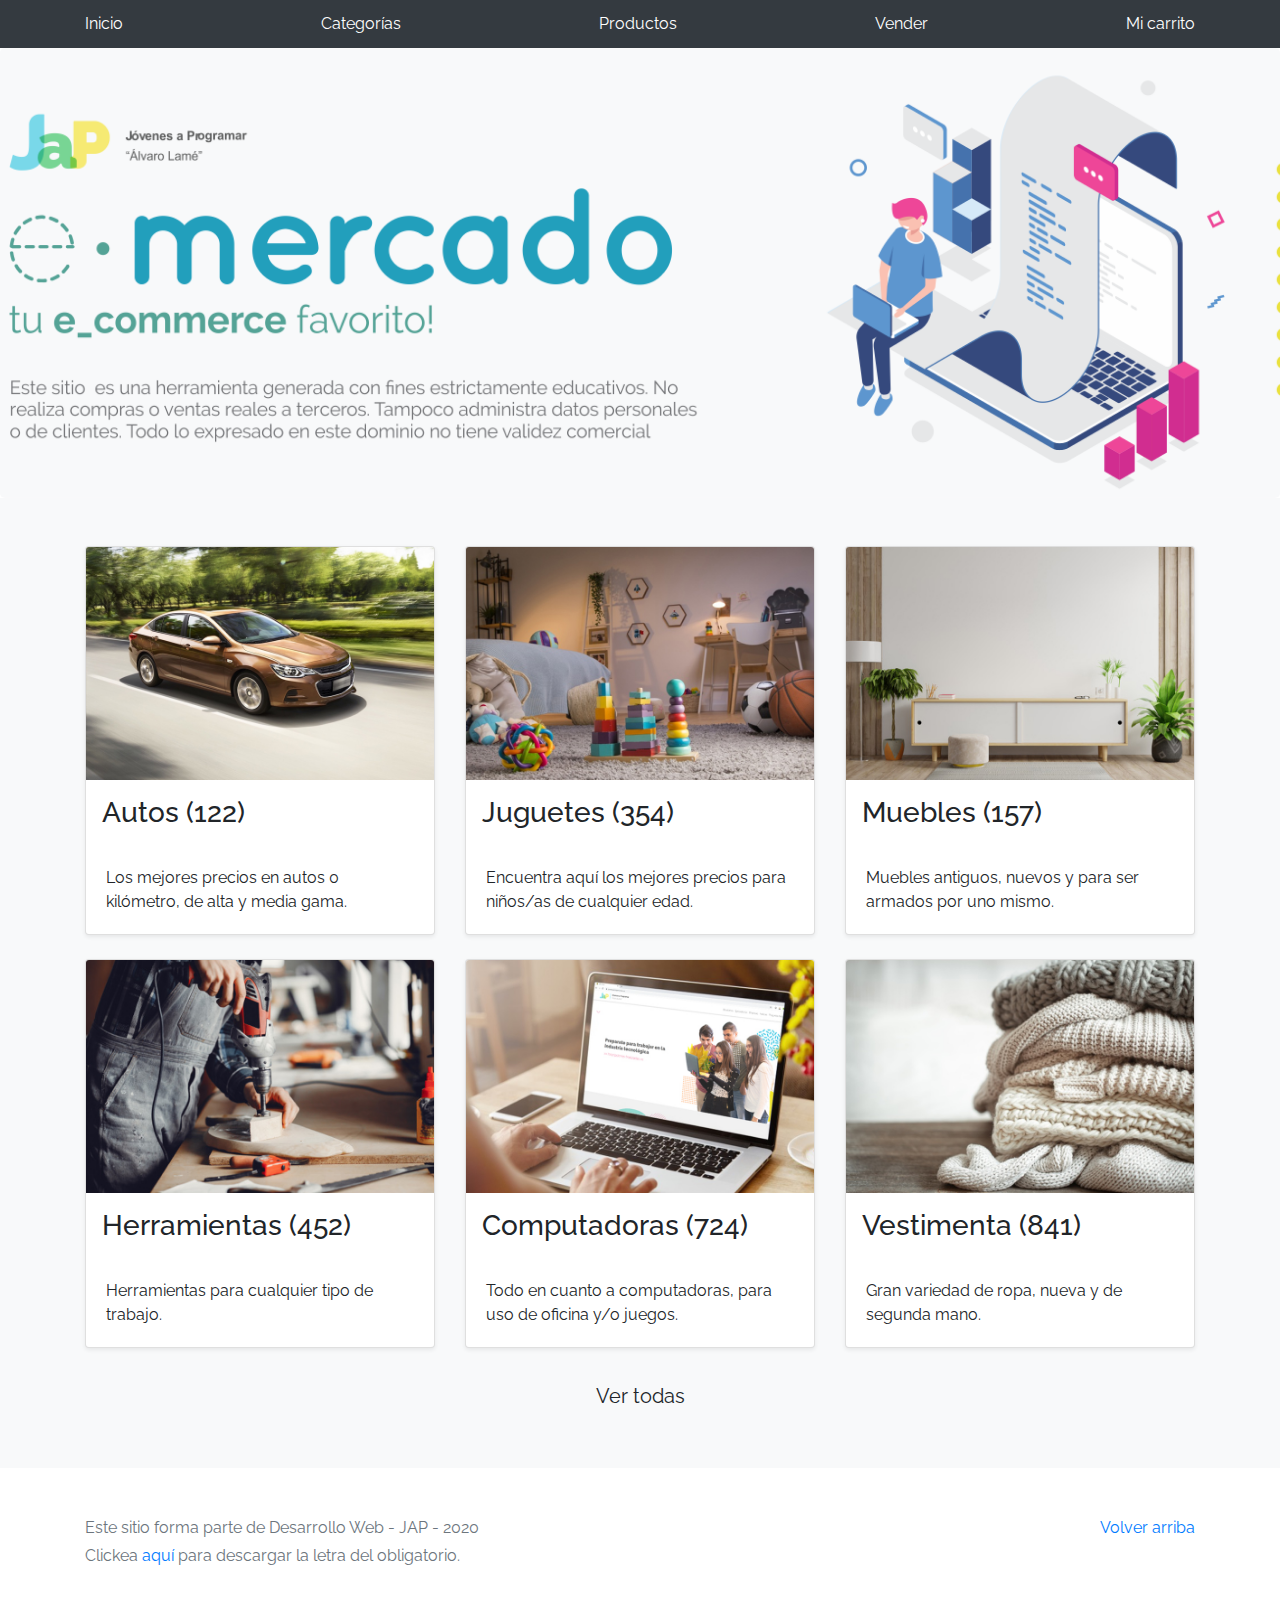
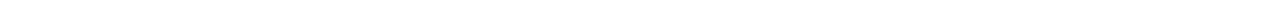
==== index.html @ dd71d24c "Initial commit" ====
<!DOCTYPE html>
<!-- saved from url=(0049)https://getbootstrap.com/docs/4.3/examples/album/ -->
<html lang="en">
  <head>
    <meta http-equiv="Content-Type" content="text/html; charset=UTF-8">
    <meta name="viewport" content="width=device-width, initial-scale=1, shrink-to-fit=no">
    <meta name="description" content="">
    <title>eMercado - Todo lo que busques está aquí</title>

    <link rel="canonical" href="https://getbootstrap.com/docs/4.3/examples/album/">
    <link href="https://fonts.googleapis.com/css?family=Raleway:300,300i,400,400i,700,700i,900,900i" rel="stylesheet">
    <!-- Bootstrap core CSS -->
    <link href="css/bootstrap.min.css" rel="stylesheet">
    <link href="css/styles.css" rel="stylesheet">
  </head>
  <body>
    <nav class="site-header sticky-top py-1 bg-dark">
      <div class="container d-flex flex-column flex-md-row justify-content-between">
        <a class="py-2 d-none d-md-inline-block" href="index.html">Inicio</a>
        <a class="py-2 d-none d-md-inline-block" href="categories.html">Categorías</a>
        <a class="py-2 d-none d-md-inline-block" href="products.html">Productos</a>
        <a class="py-2 d-none d-md-inline-block" href="sell.html">Vender</a>
        <a class="py-2 d-none d-md-inline-block" href="cart.html">Mi carrito</a>
      </div>
    </nav>
    <main role="main">
      <section class="jumbotron text-center">
        <div class="m-5">
          <h1></h1>
        </div>
      </section>
      <div class="album py-5 bg-light">
        <div class="container">
          <div class="row">
            <div class="col-md-4">
              <a href="categories.html" class="card mb-4 shadow-sm custom-card">
                <img class="bd-placeholder-img card-img-top"  src="img/cat1.jpg">
                <h3 class="m-3">Autos (122)</h3>
                <div class="card-body">
                  <p class="card-text">Los mejores precios en autos 0 kilómetro, de alta y media gama.</p>
                </div>
              </a>
            </div>
            <div class="col-md-4">
                <a href="categories.html" class="card mb-4 shadow-sm custom-card">
                  <img class="bd-placeholder-img card-img-top" src="img/cat2.jpg">
                  <h3 class="m-3">Juguetes (354)</h3>
                  <div class="card-body">
                    <p class="card-text">Encuentra aquí los mejores precios para niños/as de cualquier edad.</p>
                  </div>
                </a>
            </div>
            <div class="col-md-4">
                <a href="categories.html" class="card mb-4 shadow-sm custom-card">
                  <img class="bd-placeholder-img card-img-top" src="img/cat3.jpg">
                  <h3 class="m-3">Muebles (157)</h3>
                  <div class="card-body">
                    <p class="card-text">Muebles antiguos, nuevos y para ser armados por uno mismo.</p>
                  </div>
                </a>
            </div>
            <div class="col-md-4">
                <a href="categories.html" class="card mb-4 shadow-sm custom-card">
                  <img class="bd-placeholder-img card-img-top" src="img/cat4.jpg">
                  <h3 class="m-3">Herramientas (452)</h3>
                  <div class="card-body">
                    <p class="card-text">Herramientas para cualquier tipo de trabajo.</p>
                  </div>
                </a>
            </div>
            <div class="col-md-4">
                <a href="categories.html" class="card mb-4 shadow-sm custom-card">
                  <img class="bd-placeholder-img card-img-top" src="img/cat5.jpg">
                  <h3 class="m-3">Computadoras (724)</h3>
                  <div class="card-body">
                    <p class="card-text">Todo en cuanto a computadoras, para uso de oficina y/o juegos.</p>
                  </div>
                </a>
            </div>
            <div class="col-md-4">
                <a href="categories.html" class="card mb-4 shadow-sm custom-card">
                  <img class="bd-placeholder-img card-img-top" src="img/cat6.jpg">
                  <h3 class="m-3">Vestimenta (841)</h3>
                  <div class="card-body">
                    <p class="card-text">Gran variedad de ropa, nueva y de segunda mano.</p>
                  </div>
                </a>
            </div>
          </div>
          <div class="row">
              <a type="button" class="btn btn-light btn-lg btn-block" href="categories.html">Ver todas</a>
          </div>
        </div>
      </div>
    </main>
    <footer class="text-muted">
      <div class="container">
        <p class="float-right">
          <a href="#">Volver arriba</a>
        </p>
        <p>Este sitio forma parte de Desarrollo Web - JAP - 2020</p>
        <p>Clickea <a target="_blank" href="Letra.pdf">aquí</a> para descargar la letra del obligatorio.</p>
      </div>
    </footer>
    <script src="js/jquery-3.4.1.min.js"></script>
    <script src="js/bootstrap.bundle.min.js"></script>
    <script src="js/init.js"></script>
  </body>
</html>
---- css/styles.css ----
.jumbotron, .card-body, .container, .site-header{
    font-family: 'Raleway', serif !important;
}

.jumbotron .display-4{
    font-weight: bold;
}

.jumbotron {
  height: 50vh;
  padding: 5em inherit;
  margin-bottom: 0;
  background-color: #53C0FB;
  background: url('../img/cover_back.png');
  background-size: cover;
  background-position: center;
  background-repeat: no-repeat;
  color: black;
  font-weight: bold;
}

@media (min-width: 768px) {
  .jumbotron {
    padding-top: 6rem;
    padding-bottom: 6rem;
  }
}

.jumbotron p:last-child {
  margin-bottom: 0;
}

.jumbotron-heading {
  font-weight: 300;
}

.jumbotron .container {
  max-width: 40rem;
  background-color: rgba(255, 255, 255, 0.5);
  border-radius: 10px;
  text-shadow: 1px 1px 2px grey;
}

.jumbotron .lead{
  font-size: 38px;
}

footer {
  padding-top: 3rem;
  padding-bottom: 3rem;
}

footer p {
  margin-bottom: .25rem;
}

.site-header a {
  color: white;
  transition: ease-in-out color .15s;
}

.light-text {
  color: white;
}

.site-header .dropdown-menu a {
  color: black;
}

.dropzone{
  border: 2px dashed #0087F7;
  border-radius: 5px;
  background: white;
}

.alert{
  position: fixed;
  top:80px;
  width: 50%;
  left: 50%;
  transform: translate(-50%, 0);
}

.lds-ring {
  display: inline-block;
  position: relative;
  width: 64px;
  height: 64px;
  top:50%;
  left: 50%;
}
.lds-ring div {
  box-sizing: border-box;
  display: block;
  position: absolute;
  width: 51px;
  height: 51px;
  margin: 6px;
  border: 6px solid #fff;
  border-radius: 50%;
  animation: lds-ring 1.2s cubic-bezier(0.5, 0, 0.5, 1) infinite;
  border-color: #fff transparent transparent transparent;
}
.lds-ring div:nth-child(1) {
  animation-delay: -0.45s;
}
.lds-ring div:nth-child(2) {
  animation-delay: -0.3s;
}
.lds-ring div:nth-child(3) {
  animation-delay: -0.15s;
}
@keyframes lds-ring {
  0% {
    transform: rotate(0deg);
  }
  100% {
    transform: rotate(360deg);
  }
}

#spinner-wrapper{
  position: fixed;
  background-color: rgba(0,0,0,0.5);
  width:100%;
  height: 100%;
  top:0;
  left:0;
  z-index: 1021;
  display: none;
}

a.custom-card,
a.custom-card:hover {
  color: inherit;
  text-decoration: inherit;
}

.checked {
  color: orange;
}
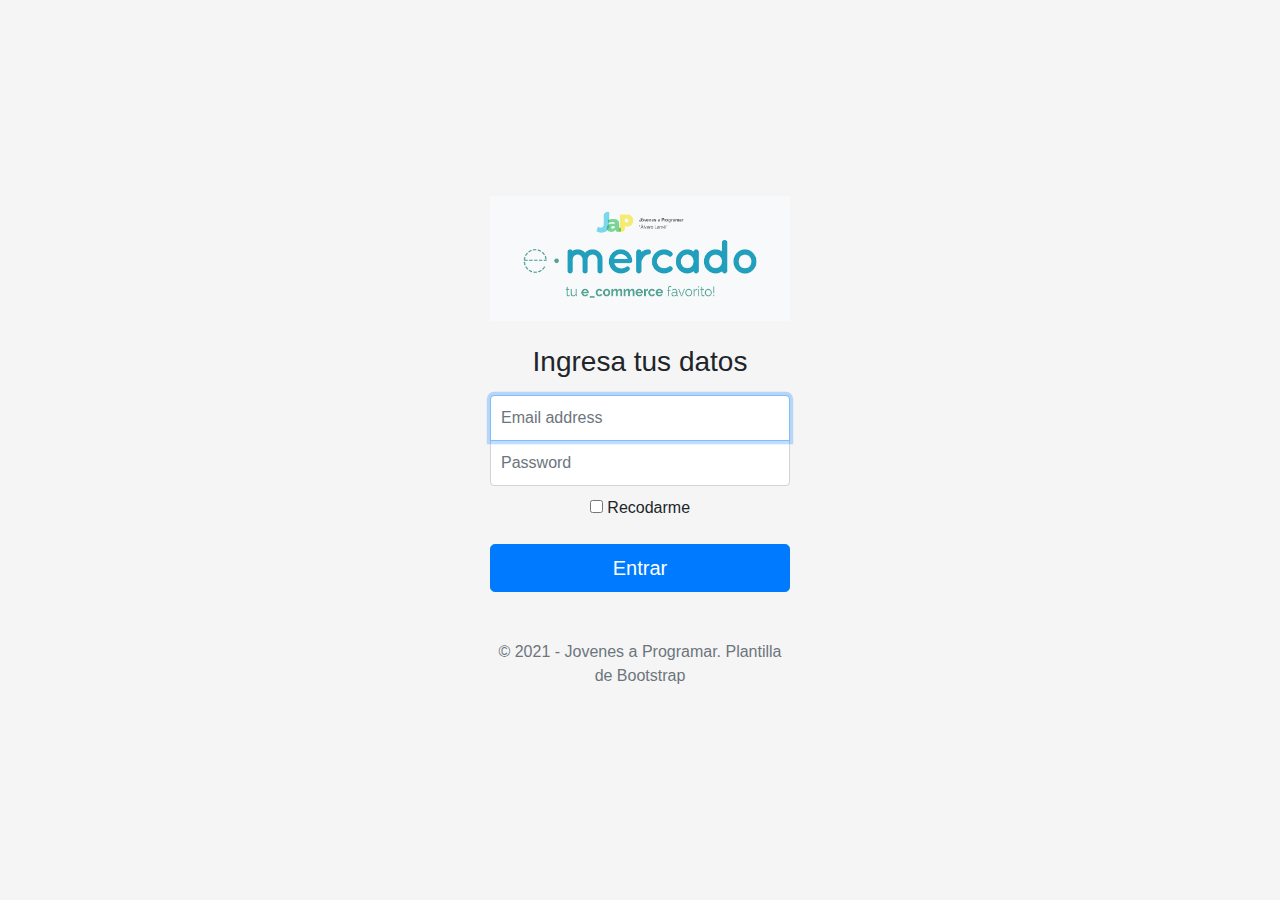
==== commit 1b4d73c2: "Se agrego el login como index" ====
--- a/index.html
+++ b/index.html
@@ -1,109 +1,85 @@
 <!DOCTYPE html>
-<!-- saved from url=(0049)https://getbootstrap.com/docs/4.3/examples/album/ -->
-<html lang="en">
-  <head>
-    <meta http-equiv="Content-Type" content="text/html; charset=UTF-8">
+<!-- saved from url=(0051)https://getbootstrap.com/docs/4.3/examples/sign-in/ -->
+<html lang="en" class="js-focus-visible" data-js-focus-visible=""><head><meta http-equiv="Content-Type" content="text/html; charset=UTF-8">
+    
     <meta name="viewport" content="width=device-width, initial-scale=1, shrink-to-fit=no">
     <meta name="description" content="">
-    <title>eMercado - Todo lo que busques está aquí</title>
+    <meta name="author" content="Mark Otto, Jacob Thornton, and Bootstrap contributors">
+    <meta name="generator" content="Jekyll v3.8.5">
+    <title>Bienvenido a e-mercado!</title>
 
-    <link rel="canonical" href="https://getbootstrap.com/docs/4.3/examples/album/">
-    <link href="https://fonts.googleapis.com/css?family=Raleway:300,300i,400,400i,700,700i,900,900i" rel="stylesheet">
+    <link rel="canonical" href="https://getbootstrap.com/docs/4.3/examples/sign-in/">
+
     <!-- Bootstrap core CSS -->
-    <link href="css/bootstrap.min.css" rel="stylesheet">
-    <link href="css/styles.css" rel="stylesheet">
-  </head>
-  <body>
-    <nav class="site-header sticky-top py-1 bg-dark">
-      <div class="container d-flex flex-column flex-md-row justify-content-between">
-        <a class="py-2 d-none d-md-inline-block" href="index.html">Inicio</a>
-        <a class="py-2 d-none d-md-inline-block" href="categories.html">Categorías</a>
-        <a class="py-2 d-none d-md-inline-block" href="products.html">Productos</a>
-        <a class="py-2 d-none d-md-inline-block" href="sell.html">Vender</a>
-        <a class="py-2 d-none d-md-inline-block" href="cart.html">Mi carrito</a>
-      </div>
-    </nav>
-    <main role="main">
-      <section class="jumbotron text-center">
-        <div class="m-5">
-          <h1></h1>
-        </div>
-      </section>
-      <div class="album py-5 bg-light">
-        <div class="container">
-          <div class="row">
-            <div class="col-md-4">
-              <a href="categories.html" class="card mb-4 shadow-sm custom-card">
-                <img class="bd-placeholder-img card-img-top"  src="img/cat1.jpg">
-                <h3 class="m-3">Autos (122)</h3>
-                <div class="card-body">
-                  <p class="card-text">Los mejores precios en autos 0 kilómetro, de alta y media gama.</p>
-                </div>
-              </a>
-            </div>
-            <div class="col-md-4">
-                <a href="categories.html" class="card mb-4 shadow-sm custom-card">
-                  <img class="bd-placeholder-img card-img-top" src="img/cat2.jpg">
-                  <h3 class="m-3">Juguetes (354)</h3>
-                  <div class="card-body">
-                    <p class="card-text">Encuentra aquí los mejores precios para niños/as de cualquier edad.</p>
-                  </div>
-                </a>
-            </div>
-            <div class="col-md-4">
-                <a href="categories.html" class="card mb-4 shadow-sm custom-card">
-                  <img class="bd-placeholder-img card-img-top" src="img/cat3.jpg">
-                  <h3 class="m-3">Muebles (157)</h3>
-                  <div class="card-body">
-                    <p class="card-text">Muebles antiguos, nuevos y para ser armados por uno mismo.</p>
-                  </div>
-                </a>
-            </div>
-            <div class="col-md-4">
-                <a href="categories.html" class="card mb-4 shadow-sm custom-card">
-                  <img class="bd-placeholder-img card-img-top" src="img/cat4.jpg">
-                  <h3 class="m-3">Herramientas (452)</h3>
-                  <div class="card-body">
-                    <p class="card-text">Herramientas para cualquier tipo de trabajo.</p>
-                  </div>
-                </a>
-            </div>
-            <div class="col-md-4">
-                <a href="categories.html" class="card mb-4 shadow-sm custom-card">
-                  <img class="bd-placeholder-img card-img-top" src="img/cat5.jpg">
-                  <h3 class="m-3">Computadoras (724)</h3>
-                  <div class="card-body">
-                    <p class="card-text">Todo en cuanto a computadoras, para uso de oficina y/o juegos.</p>
-                  </div>
-                </a>
-            </div>
-            <div class="col-md-4">
-                <a href="categories.html" class="card mb-4 shadow-sm custom-card">
-                  <img class="bd-placeholder-img card-img-top" src="img/cat6.jpg">
-                  <h3 class="m-3">Vestimenta (841)</h3>
-                  <div class="card-body">
-                    <p class="card-text">Gran variedad de ropa, nueva y de segunda mano.</p>
-                  </div>
-                </a>
-            </div>
-          </div>
-          <div class="row">
-              <a type="button" class="btn btn-light btn-lg btn-block" href="categories.html">Ver todas</a>
-          </div>
-        </div>
-      </div>
-    </main>
-    <footer class="text-muted">
-      <div class="container">
-        <p class="float-right">
-          <a href="#">Volver arriba</a>
-        </p>
-        <p>Este sitio forma parte de Desarrollo Web - JAP - 2020</p>
-        <p>Clickea <a target="_blank" href="Letra.pdf">aquí</a> para descargar la letra del obligatorio.</p>
-      </div>
-    </footer>
-    <script src="js/jquery-3.4.1.min.js"></script>
-    <script src="js/bootstrap.bundle.min.js"></script>
-    <script src="js/init.js"></script>
-  </body>
-</html>+<link href="./index_files/bootstrap.min.css" rel="stylesheet">
+
+
+    <style>
+      .bd-placeholder-img {
+        font-size: 1.125rem;
+        text-anchor: middle;
+        -webkit-user-select: none;
+        -moz-user-select: none;
+        -ms-user-select: none;
+        user-select: none;
+      }
+
+      @media (min-width: 768px) {
+        .bd-placeholder-img-lg {
+          font-size: 3.5rem;
+        }
+      }
+    </style>
+    <!-- Custom styles for this template -->
+    <link href="./index_files/signin.css" rel="stylesheet">
+  <style type="text/css">
+@font-face {
+  font-weight: 400;
+  font-style:  normal;
+  font-family: 'Circular-Loom';
+
+  src: url('https://cdn.loom.com/assets/fonts/circular/CircularXXWeb-Book-cd7d2bcec649b1243839a15d5eb8f0a3.woff2') format('woff2');
+}
+
+@font-face {
+  font-weight: 500;
+  font-style:  normal;
+  font-family: 'Circular-Loom';
+
+  src: url('https://cdn.loom.com/assets/fonts/circular/CircularXXWeb-Medium-d74eac43c78bd5852478998ce63dceb3.woff2') format('woff2');
+}
+
+@font-face {
+  font-weight: 700;
+  font-style:  normal;
+  font-family: 'Circular-Loom';
+
+  src: url('https://cdn.loom.com/assets/fonts/circular/CircularXXWeb-Bold-83b8ceaf77f49c7cffa44107561909e4.woff2') format('woff2');
+}
+
+@font-face {
+  font-weight: 900;
+  font-style:  normal;
+  font-family: 'Circular-Loom';
+
+  src: url('https://cdn.loom.com/assets/fonts/circular/CircularXXWeb-Black-bf067ecb8aa777ceb6df7d72226febca.woff2') format('woff2');
+}</style></head>
+  <body class="text-center">
+    <form class="form-signin">
+  <img class="mb-4" src="./img/login.png" alt="Logo de e-mercado" width="300">
+  <h1 class="h3 mb-3 font-weight-normal">Ingresa tus datos</h1>
+  <label for="inputEmail" class="sr-only">Email</label>
+  <input type="email" id="inputEmail" class="form-control" placeholder="Email address" required="" autofocus="">
+  <label for="inputPassword" class="sr-only">Clave</label>
+  <input type="password" id="inputPassword" class="form-control" placeholder="Password" required="">
+  <div class="checkbox mb-3">
+    <label>
+      <input type="checkbox" value="remember-me"> Recodarme
+    </label>
+  </div>
+  <button class="btn btn-lg btn-primary btn-block" type="submit" formaction="./home.html">Entrar</button>
+  <p class="mt-5 mb-3 text-muted">© 2021 - Jovenes a Programar. Plantilla de Bootstrap</p>
+</form>
+
+
+</body><loom-container id="lo-engage-ext-container"><loom-shadow classname="resolved"></loom-shadow></loom-container></html>--- a/index_files/signin.css
+++ b/index_files/signin.css
@@ -0,0 +1,44 @@
+html,
+body {
+  height: 100%;
+}
+
+body {
+  display: -ms-flexbox;
+  display: flex;
+  -ms-flex-align: center;
+  align-items: center;
+  padding-top: 40px;
+  padding-bottom: 40px;
+  background-color: #f5f5f5;
+}
+
+.form-signin {
+  width: 100%;
+  max-width: 330px;
+  padding: 15px;
+  margin: auto;
+}
+.form-signin .checkbox {
+  font-weight: 400;
+}
+.form-signin .form-control {
+  position: relative;
+  box-sizing: border-box;
+  height: auto;
+  padding: 10px;
+  font-size: 16px;
+}
+.form-signin .form-control:focus {
+  z-index: 2;
+}
+.form-signin input[type="email"] {
+  margin-bottom: -1px;
+  border-bottom-right-radius: 0;
+  border-bottom-left-radius: 0;
+}
+.form-signin input[type="password"] {
+  margin-bottom: 10px;
+  border-top-left-radius: 0;
+  border-top-right-radius: 0;
+}
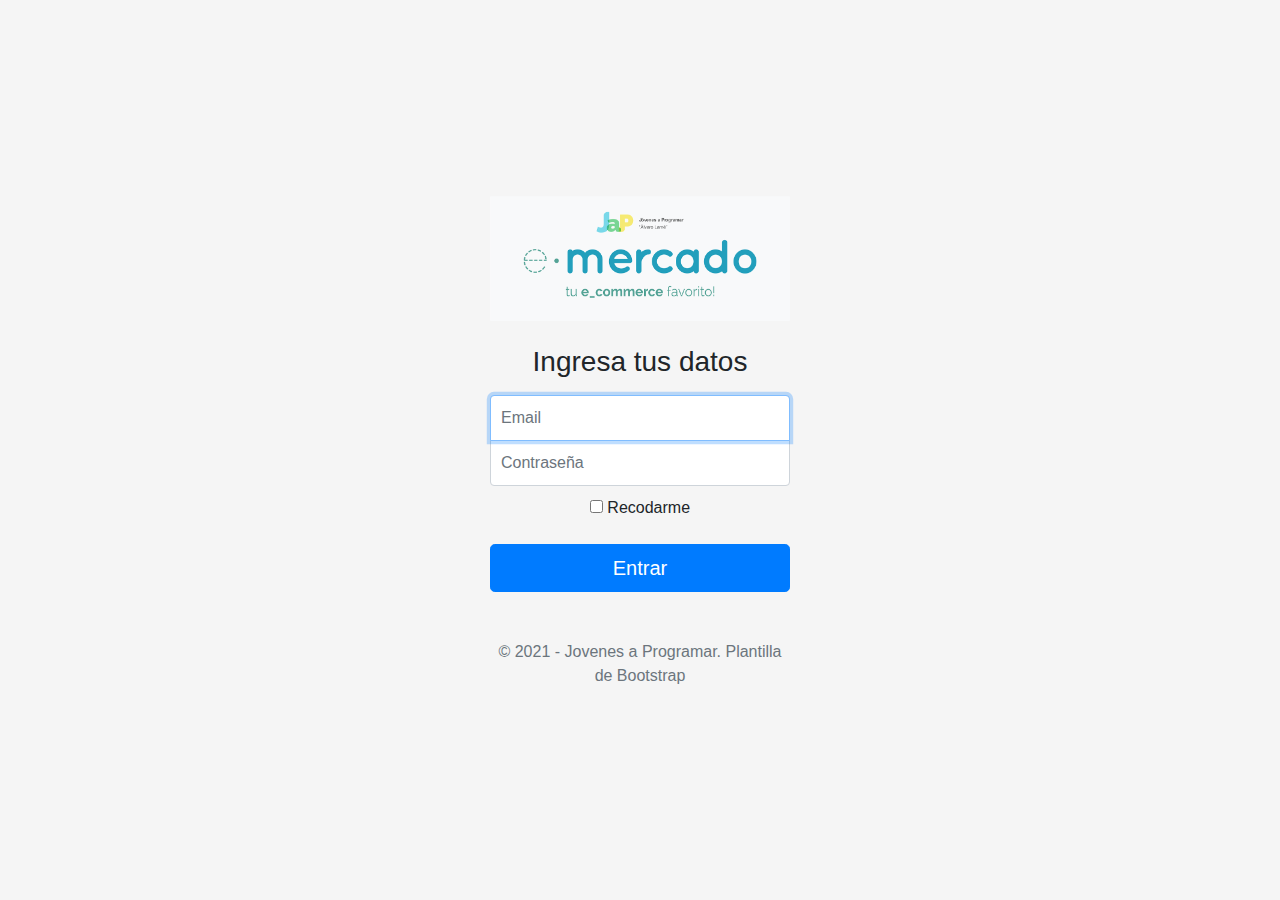
==== commit 31218855: "Productos" ====
--- a/index.html
+++ b/index.html
@@ -69,9 +69,9 @@
   <img class="mb-4" src="./img/login.png" alt="Logo de e-mercado" width="300">
   <h1 class="h3 mb-3 font-weight-normal">Ingresa tus datos</h1>
   <label for="inputEmail" class="sr-only">Email</label>
-  <input type="email" id="inputEmail" class="form-control" placeholder="Email address" required="" autofocus="">
-  <label for="inputPassword" class="sr-only">Clave</label>
-  <input type="password" id="inputPassword" class="form-control" placeholder="Password" required="">
+  <input type="email" id="inputEmail" class="form-control" placeholder="Email" required="" autofocus="">
+  <label for="inputPassword" class="sr-only">Contraseña</label>
+  <input type="password" id="inputPassword" class="form-control" placeholder="Contraseña" required="">
   <div class="checkbox mb-3">
     <label>
       <input type="checkbox" value="remember-me"> Recodarme
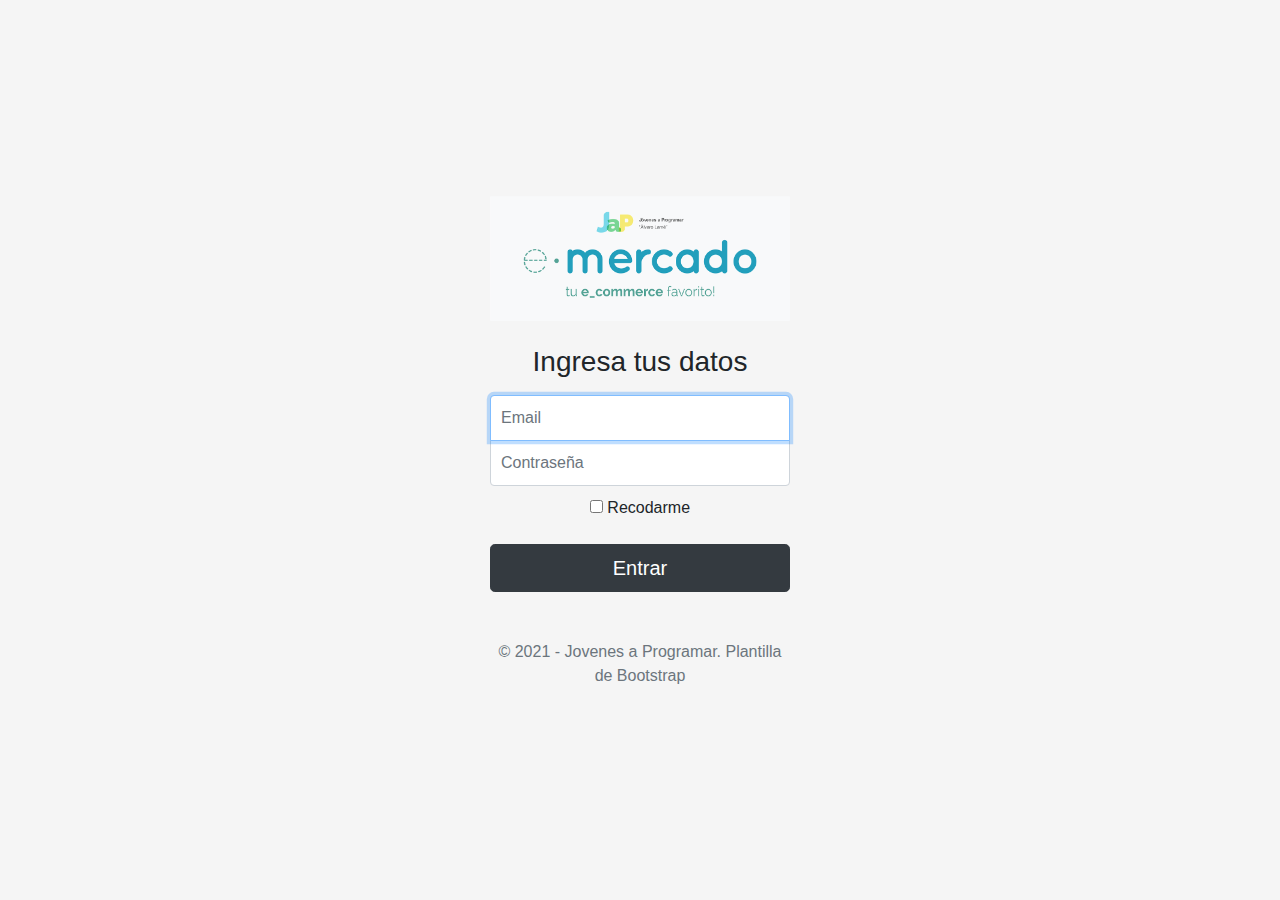
==== commit 1d9670ba: "Entrega 3" ====
--- a/index.html
+++ b/index.html
@@ -11,8 +11,8 @@
     <link rel="canonical" href="https://getbootstrap.com/docs/4.3/examples/sign-in/">
 
     <!-- Bootstrap core CSS -->
-<link href="./index_files/bootstrap.min.css" rel="stylesheet">
-
+<link href="./css/bootstrap.min.css" rel="stylesheet">
+<script src="js/login.js"></script>
 
     <style>
       .bd-placeholder-img {
@@ -31,7 +31,7 @@
       }
     </style>
     <!-- Custom styles for this template -->
-    <link href="./index_files/signin.css" rel="stylesheet">
+    <link href="./css/signin.css" rel="stylesheet">
   <style type="text/css">
 @font-face {
   font-weight: 400;
@@ -77,7 +77,7 @@
       <input type="checkbox" value="remember-me"> Recodarme
     </label>
   </div>
-  <button class="btn btn-lg btn-primary btn-block" type="submit" formaction="./home.html">Entrar</button>
+  <button class="btn btn-lg btn-dark btn-block" type="submit" formaction="./home.html" id="loginbtn">Entrar</button>
   <p class="mt-5 mb-3 text-muted">© 2021 - Jovenes a Programar. Plantilla de Bootstrap</p>
 </form>
 
--- a/css/signin.css
+++ b/css/signin.css
@@ -0,0 +1,44 @@
+html,
+body {
+  height: 100%;
+}
+
+body {
+  display: -ms-flexbox;
+  display: flex;
+  -ms-flex-align: center;
+  align-items: center;
+  padding-top: 40px;
+  padding-bottom: 40px;
+  background-color: #f5f5f5;
+}
+
+.form-signin {
+  width: 100%;
+  max-width: 330px;
+  padding: 15px;
+  margin: auto;
+}
+.form-signin .checkbox {
+  font-weight: 400;
+}
+.form-signin .form-control {
+  position: relative;
+  box-sizing: border-box;
+  height: auto;
+  padding: 10px;
+  font-size: 16px;
+}
+.form-signin .form-control:focus {
+  z-index: 2;
+}
+.form-signin input[type="email"] {
+  margin-bottom: -1px;
+  border-bottom-right-radius: 0;
+  border-bottom-left-radius: 0;
+}
+.form-signin input[type="password"] {
+  margin-bottom: 10px;
+  border-top-left-radius: 0;
+  border-top-right-radius: 0;
+}
